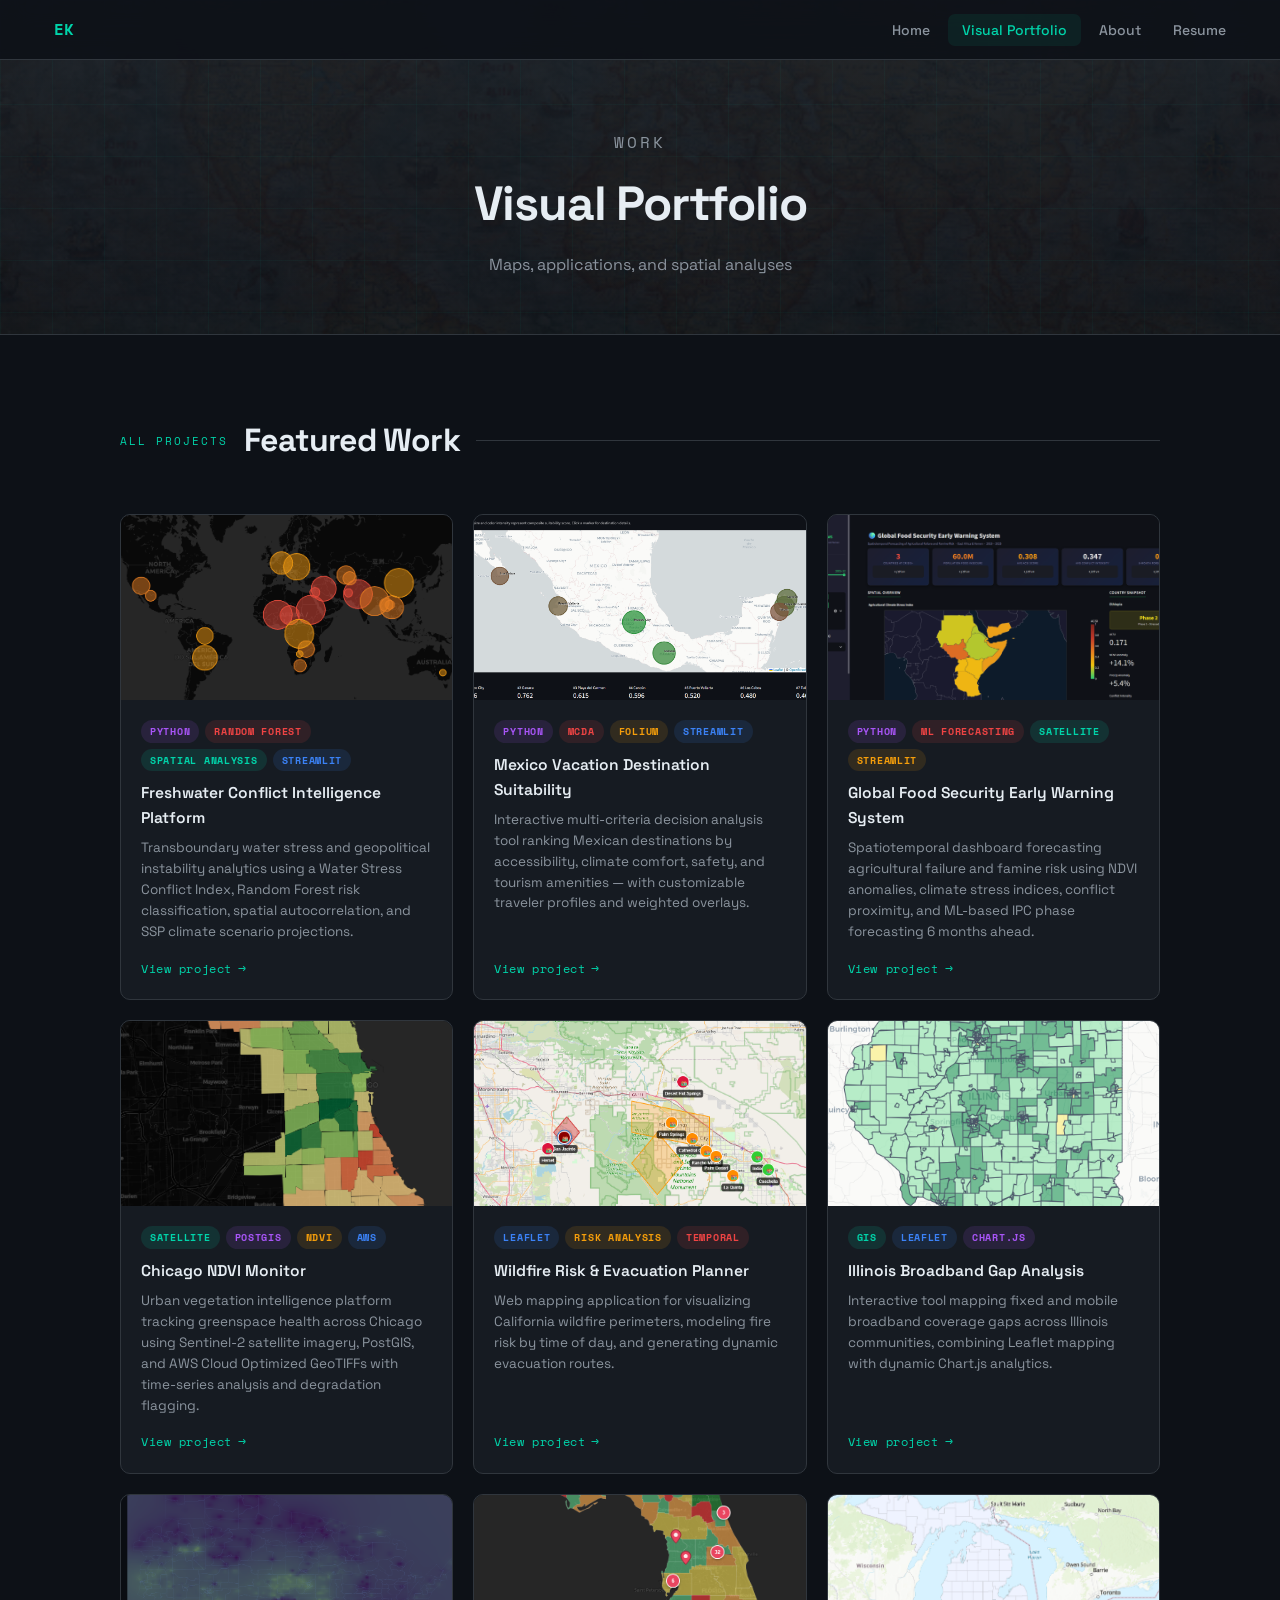
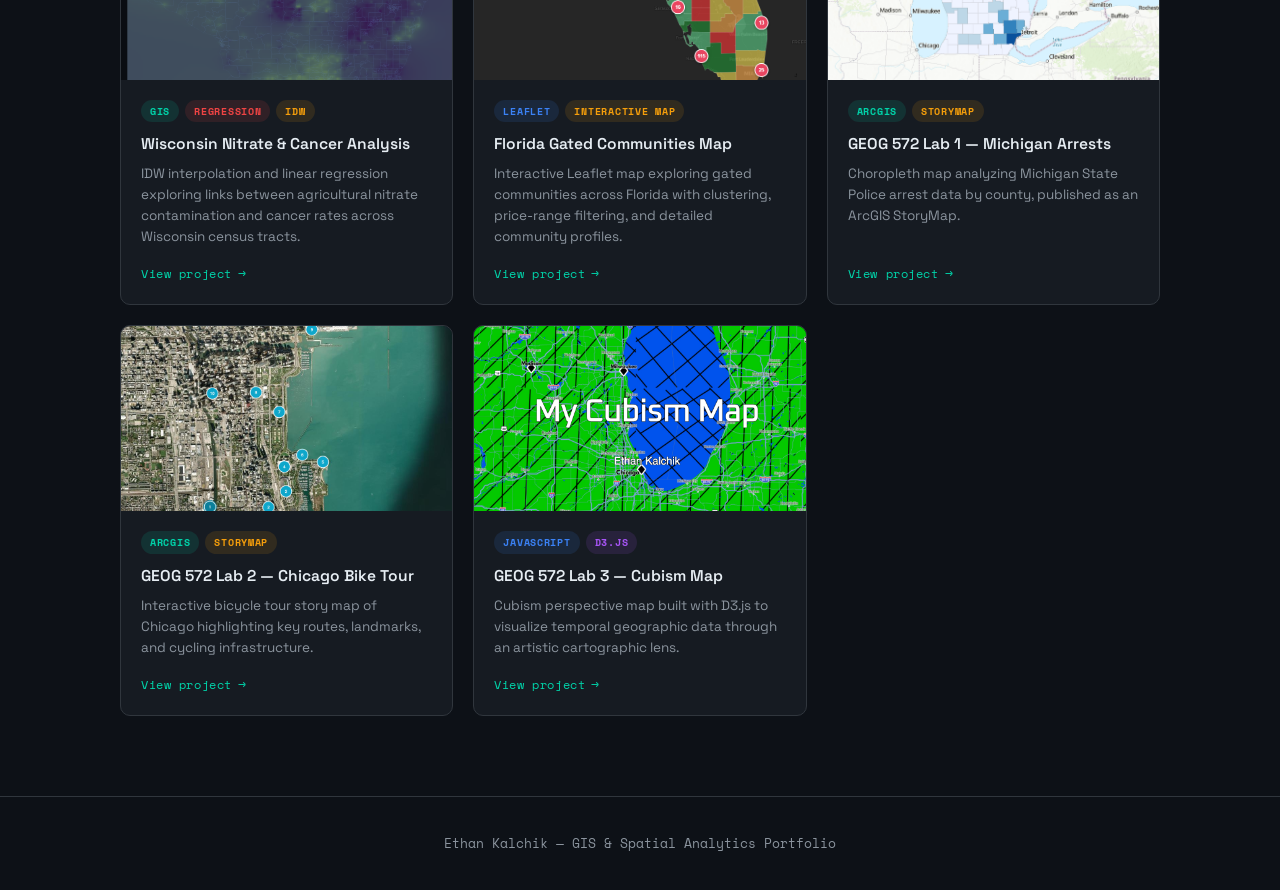
==== portfolio.html @ f9f2b920 "Portfolio site — clean history Co-Authored-By: Claude Sonnet 4.6 <noreply@anthropic.com>" ====
<!DOCTYPE html>
<html lang="en">
<head>
  <meta charset="UTF-8">
  <meta name="viewport" content="width=device-width, initial-scale=1.0">
  <title>Visual Portfolio — Ethan Kalchik</title>
  <link rel="stylesheet" href="site.css">
</head>
<body>

<!-- ── NAV ──────────────────────────────────────────────────────────────── -->
<nav>
  <a href="index.html" class="nav-logo">EK</a>
  <ul>
    <li><a href="index.html">Home</a></li>
    <li><a href="portfolio.html" class="active">Visual Portfolio</a></li>
    <li><a href="about.html">About</a></li>
    <li><a href="resume.html">Resume</a></li>
  </ul>
</nav>

<!-- ── PAGE BANNER ──────────────────────────────────────────────────────── -->
<div class="page-banner">
  <p class="page-banner-label">Work</p>
  <h1>Visual Portfolio</h1>
  <p>Maps, applications, and spatial analyses</p>
</div>

<!-- ── PROJECTS ──────────────────────────────────────────────────────────── -->
<div class="section-wrap">
  <div class="section-header">
    <span class="section-label">All Projects</span>
    <h2>Featured Work</h2>
    <div class="section-rule"></div>
  </div>

  <div class="projects-grid">

    <a href="https://freshwater-conflict-intelligence-fw7fau2c6hxb3xrcvvptqk.streamlit.app/" class="project-card" target="_blank" rel="noopener">
      <div class="project-img-wrap">
        <img src="assets/img/freshwater.png" alt="Freshwater Conflict Intelligence Platform">
      </div>
      <div class="project-body">
        <div class="tags">
          <span class="tag t-data">Python</span>
          <span class="tag t-stats">Random Forest</span>
          <span class="tag t-gis">Spatial Analysis</span>
          <span class="tag t-web">Streamlit</span>
        </div>
        <h3>Freshwater Conflict Intelligence Platform</h3>
        <p>Transboundary water stress and geopolitical instability analytics using a Water Stress Conflict Index, Random Forest risk classification, spatial autocorrelation, and SSP climate scenario projections.</p>
        <span class="card-link">View project</span>
      </div>
    </a>

    <a href="https://mexico-destination-suitability-62m22b96avwochwrezd33n.streamlit.app/" class="project-card" target="_blank" rel="noopener">
      <div class="project-img-wrap">
        <img src="assets/img/Mexico.png" alt="Mexico Vacation Destination Suitability">
      </div>
      <div class="project-body">
        <div class="tags">
          <span class="tag t-data">Python</span>
          <span class="tag t-stats">MCDA</span>
          <span class="tag t-map">Folium</span>
          <span class="tag t-web">Streamlit</span>
        </div>
        <h3>Mexico Vacation Destination Suitability</h3>
        <p>Interactive multi-criteria decision analysis tool ranking Mexican destinations by accessibility, climate comfort, safety, and tourism amenities — with customizable traveler profiles and weighted overlays.</p>
        <span class="card-link">View project</span>
      </div>
    </a>

    <a href="https://global-food-security-ews-e8vwwi9m2yvn5nd8nhd64z.streamlit.app/" class="project-card" target="_blank" rel="noopener">
      <div class="project-img-wrap">
        <img src="assets/img/global_food.png" alt="Global Food Security Early Warning System">
      </div>
      <div class="project-body">
        <div class="tags">
          <span class="tag t-data">Python</span>
          <span class="tag t-stats">ML Forecasting</span>
          <span class="tag t-gis">Satellite</span>
          <span class="tag t-map">Streamlit</span>
        </div>
        <h3>Global Food Security Early Warning System</h3>
        <p>Spatiotemporal dashboard forecasting agricultural failure and famine risk using NDVI anomalies, climate stress indices, conflict proximity, and ML-based IPC phase forecasting 6 months ahead.</p>
        <span class="card-link">View project</span>
      </div>
    </a>

    <a href="https://kalchikee.github.io/geospatial/" class="project-card" target="_blank" rel="noopener">
      <div class="project-img-wrap">
        <img src="assets/img/ChicagoNDVI.png" alt="Chicago NDVI Monitor">
      </div>
      <div class="project-body">
        <div class="tags">
          <span class="tag t-gis">Satellite</span>
          <span class="tag t-data">PostGIS</span>
          <span class="tag t-map">NDVI</span>
          <span class="tag t-web">AWS</span>
        </div>
        <h3>Chicago NDVI Monitor</h3>
        <p>Urban vegetation intelligence platform tracking greenspace health across Chicago using Sentinel-2 satellite imagery, PostGIS, and AWS Cloud Optimized GeoTIFFs with time-series analysis and degradation flagging.</p>
        <span class="card-link">View project</span>
      </div>
    </a>

    <a href="Wildfires/" class="project-card">
      <div class="project-img-wrap">
        <img src="assets/img/Wildfire.png" alt="Wildfire Risk and Evacuation Planner">
      </div>
      <div class="project-body">
        <div class="tags">
          <span class="tag t-web">Leaflet</span>
          <span class="tag t-map">Risk Analysis</span>
          <span class="tag t-stats">Temporal</span>
        </div>
        <h3>Wildfire Risk &amp; Evacuation Planner</h3>
        <p>Web mapping application for visualizing California wildfire perimeters, modeling fire risk by time of day, and generating dynamic evacuation routes.</p>
        <span class="card-link">View project</span>
      </div>
    </a>

    <a href="Geog%20778/Project/" class="project-card">
      <div class="project-img-wrap">
        <img src="assets/img/ILBroadband.png" alt="Illinois Broadband Gap Analysis">
      </div>
      <div class="project-body">
        <div class="tags">
          <span class="tag t-gis">GIS</span>
          <span class="tag t-web">Leaflet</span>
          <span class="tag t-data">Chart.js</span>
        </div>
        <h3>Illinois Broadband Gap Analysis</h3>
        <p>Interactive tool mapping fixed and mobile broadband coverage gaps across Illinois communities, combining Leaflet mapping with dynamic Chart.js analytics.</p>
        <span class="card-link">View project</span>
      </div>
    </a>

    <a href="nitrate_cancer_app.html" class="project-card">
      <div class="project-img-wrap">
        <img src="assets/img/Wisconsin-Nitrate.png" alt="Wisconsin Nitrate Cancer Analysis">
      </div>
      <div class="project-body">
        <div class="tags">
          <span class="tag t-gis">GIS</span>
          <span class="tag t-stats">Regression</span>
          <span class="tag t-map">IDW</span>
        </div>
        <h3>Wisconsin Nitrate &amp; Cancer Analysis</h3>
        <p>IDW interpolation and linear regression exploring links between agricultural nitrate contamination and cancer rates across Wisconsin census tracts.</p>
        <span class="card-link">View project</span>
      </div>
    </a>

    <a href="florida.html" class="project-card">
      <div class="project-img-wrap">
        <img src="assets/img/Florida-Gated.png" alt="Florida Gated Communities Map">
      </div>
      <div class="project-body">
        <div class="tags">
          <span class="tag t-web">Leaflet</span>
          <span class="tag t-map">Interactive Map</span>
        </div>
        <h3>Florida Gated Communities Map</h3>
        <p>Interactive Leaflet map exploring gated communities across Florida with clustering, price-range filtering, and detailed community profiles.</p>
        <span class="card-link">View project</span>
      </div>
    </a>

    <a href="https://storymaps.arcgis.com/stories/37c7733f78b8472ebd9839880ff2a818" class="project-card" target="_blank" rel="noopener">
      <div class="project-img-wrap">
        <img src="assets/img/michigan_map.jpg" alt="Michigan State Police Arrests">
      </div>
      <div class="project-body">
        <div class="tags">
          <span class="tag t-gis">ArcGIS</span>
          <span class="tag t-map">StoryMap</span>
        </div>
        <h3>GEOG 572 Lab 1 &mdash; Michigan Arrests</h3>
        <p>Choropleth map analyzing Michigan State Police arrest data by county, published as an ArcGIS StoryMap.</p>
        <span class="card-link">View project</span>
      </div>
    </a>

    <a href="https://storymaps.arcgis.com/stories/deced5009721480ba540d0e2948ab23e" class="project-card" target="_blank" rel="noopener">
      <div class="project-img-wrap">
        <img src="assets/img/bike.jpg" alt="Chicago Bicycle Tour">
      </div>
      <div class="project-body">
        <div class="tags">
          <span class="tag t-gis">ArcGIS</span>
          <span class="tag t-map">StoryMap</span>
        </div>
        <h3>GEOG 572 Lab 2 &mdash; Chicago Bike Tour</h3>
        <p>Interactive bicycle tour story map of Chicago highlighting key routes, landmarks, and cycling infrastructure.</p>
        <span class="card-link">View project</span>
      </div>
    </a>

    <a href="Lab3_ EthanKalchik/" class="project-card">
      <div class="project-img-wrap">
        <img src="assets/img/website.jpg" alt="Cubism Perspective Map">
      </div>
      <div class="project-body">
        <div class="tags">
          <span class="tag t-web">JavaScript</span>
          <span class="tag t-data">D3.js</span>
        </div>
        <h3>GEOG 572 Lab 3 &mdash; Cubism Map</h3>
        <p>Cubism perspective map built with D3.js to visualize temporal geographic data through an artistic cartographic lens.</p>
        <span class="card-link">View project</span>
      </div>
    </a>

  </div>
</div>

<!-- ── FOOTER ────────────────────────────────────────────────────────────── -->
<footer>Ethan Kalchik &mdash; GIS &amp; Spatial Analytics Portfolio</footer>

</body>
</html>
---- site.css ----
/* ═══════════════════════════════════════════════════════════════════════
   site.css — Shared styles · Ethan Kalchik Portfolio
   ═══════════════════════════════════════════════════════════════════════ */

@import url('https://fonts.googleapis.com/css2?family=Space+Grotesk:wght@300;400;500;600;700&family=Space+Mono:ital,wght@0,400;0,700;1,400&display=swap');

/* ── VARIABLES ──────────────────────────────────────────────────────────── */
:root {
  --bg:     #0d1117;
  --bg2:    #161b22;
  --bg3:    #1f2937;
  --accent: #00d4aa;
  --blue:   #3b82f6;
  --purple: #a855f7;
  --amber:  #f59e0b;
  --red:    #ef4444;
  --text:   #e6edf3;
  --text2:  #8b949e;
  --border: #30363d;
  --nav-h:  60px;
  --radius: 10px;
}

/* ── RESET ──────────────────────────────────────────────────────────────── */
*, *::before, *::after { margin: 0; padding: 0; box-sizing: border-box; }
html { scroll-behavior: smooth; }

body {
  font-family: 'Space Grotesk', sans-serif;
  background: var(--bg);
  color: var(--text);
  overflow-x: hidden;
  line-height: 1.6;
}

/* ── NAV ────────────────────────────────────────────────────────────────── */
nav {
  position: fixed;
  top: 0;
  width: 100%;
  height: var(--nav-h);
  background: rgba(13, 17, 23, 0.88);
  backdrop-filter: blur(14px);
  -webkit-backdrop-filter: blur(14px);
  border-bottom: 1px solid var(--border);
  z-index: 1000;
  display: flex;
  align-items: center;
  padding: 0 40px;
}

.nav-logo {
  font-family: 'Space Mono', monospace;
  font-size: 1em;
  font-weight: 700;
  color: var(--accent);
  text-decoration: none;
  letter-spacing: -0.02em;
  margin-right: auto;
}

nav ul { list-style: none; display: flex; gap: 4px; }

nav a {
  color: var(--text2);
  text-decoration: none;
  font-size: 0.875em;
  font-weight: 500;
  padding: 7px 14px;
  border-radius: 7px;
  transition: color 0.2s, background 0.2s;
}

nav a:hover { color: var(--text); background: var(--bg3); }
nav a.active { color: var(--accent); background: rgba(0,212,170,0.08); }

/* ── PAGE BANNER (inner pages) ──────────────────────────────────────────── */
.page-banner {
  padding: calc(var(--nav-h) + 60px) 40px 56px;
  text-align: center;
  background: linear-gradient(180deg, var(--bg2) 0%, var(--bg) 100%);
  border-bottom: 1px solid var(--border);
  position: relative;
  overflow: hidden;
}

/* Map image layer — subtle, same style as hero */
.page-banner::after {
  content: '';
  position: absolute;
  inset: 0;
  background: url('assets/img/vmap.jpg') center/cover no-repeat;
  opacity: 0.06;
  z-index: 0;
}

.page-banner::before {
  content: '';
  position: absolute;
  inset: 0;
  background-image:
    linear-gradient(rgba(0,212,170,0.035) 1px, transparent 1px),
    linear-gradient(90deg, rgba(0,212,170,0.035) 1px, transparent 1px);
  background-size: 52px 52px;
  z-index: 1;
}

/* Ensure text stays above map/grid layers */
.page-banner-label,
.page-banner h1,
.page-banner p { position: relative; z-index: 2; }

.page-banner-label {
  font-family: 'Space Mono', monospace;
  font-size: 0.7em;
  color: var(--accent);
  letter-spacing: 0.18em;
  text-transform: uppercase;
  margin-bottom: 10px;
  position: relative;
}

.page-banner h1 {
  font-size: clamp(1.9em, 4vw, 3em);
  font-weight: 700;
  letter-spacing: -0.025em;
  position: relative;
}

.page-banner p {
  color: var(--text2);
  margin-top: 10px;
  font-size: 1em;
  position: relative;
}

/* ── SECTION WRAP ───────────────────────────────────────────────────────── */
.section-wrap {
  max-width: 1120px;
  margin: 0 auto;
  padding: 80px 40px;
}

.section-header {
  display: flex;
  align-items: center;
  gap: 16px;
  margin-bottom: 48px;
}

.section-label {
  font-family: 'Space Mono', monospace;
  font-size: 0.7em;
  color: var(--accent);
  letter-spacing: 0.18em;
  text-transform: uppercase;
  white-space: nowrap;
}

.section-header h2 {
  font-size: 2em;
  font-weight: 700;
  letter-spacing: -0.025em;
  white-space: nowrap;
}

.section-rule {
  flex: 1;
  height: 1px;
  background: var(--border);
}

/* ── BUTTONS ────────────────────────────────────────────────────────────── */
.btn {
  display: inline-flex;
  align-items: center;
  gap: 8px;
  padding: 11px 26px;
  border-radius: 8px;
  font-family: 'Space Grotesk', sans-serif;
  font-size: 0.9em;
  font-weight: 600;
  cursor: pointer;
  text-decoration: none;
  transition: all 0.2s;
  border: 2px solid transparent;
}

.btn-primary   { background: var(--accent); color: #0d1117; border-color: var(--accent); }
.btn-primary:hover  { background: transparent; color: var(--accent); }

.btn-secondary { background: transparent; color: var(--text); border-color: var(--border); }
.btn-secondary:hover { border-color: var(--text2); background: var(--bg2); }

.btn-outline   { background: transparent; color: var(--accent); border-color: var(--accent); }
.btn-outline:hover  { background: var(--accent); color: #0d1117; }

/* ── PROJECT CARDS ──────────────────────────────────────────────────────── */
.projects-grid {
  display: grid;
  grid-template-columns: repeat(auto-fill, minmax(300px, 1fr));
  gap: 20px;
}

.project-card {
  background: var(--bg2);
  border: 1px solid var(--border);
  border-radius: var(--radius);
  overflow: hidden;
  text-decoration: none;
  color: inherit;
  display: flex;
  flex-direction: column;
  transition: transform 0.25s, border-color 0.25s, box-shadow 0.25s;
}

.project-card:hover {
  transform: translateY(-5px);
  border-color: var(--accent);
  box-shadow: 0 16px 48px rgba(0, 212, 170, 0.12);
}

.project-img-wrap {
  position: relative;
  overflow: hidden;
  height: 185px;
}

.project-img-wrap img {
  width: 100%;
  height: 100%;
  object-fit: cover;
  transition: transform 0.4s;
}

.project-card:hover .project-img-wrap img { transform: scale(1.04); }

.project-body {
  padding: 20px;
  flex: 1;
  display: flex;
  flex-direction: column;
}

.project-body h3 { font-size: 0.975em; font-weight: 600; margin-bottom: 7px; }
.project-body p  { font-size: 0.845em; color: var(--text2); line-height: 1.55; flex: 1; }

.card-link {
  margin-top: 16px;
  font-family: 'Space Mono', monospace;
  font-size: 0.72em;
  color: var(--accent);
  display: flex;
  align-items: center;
  gap: 6px;
  letter-spacing: 0.05em;
}

.card-link::after { content: '→'; font-size: 1.1em; }

/* ── TAGS ───────────────────────────────────────────────────────────────── */
.tags { display: flex; gap: 6px; flex-wrap: wrap; margin-bottom: 10px; }

.tag {
  font-size: 0.65em;
  font-weight: 700;
  padding: 3px 9px;
  border-radius: 20px;
  font-family: 'Space Mono', monospace;
  letter-spacing: 0.07em;
  text-transform: uppercase;
}

.t-gis   { background: rgba(0, 212, 170, 0.12); color: var(--accent); }
.t-web   { background: rgba(59, 130, 246, 0.12); color: var(--blue);   }
.t-data  { background: rgba(168, 85, 247, 0.12); color: var(--purple); }
.t-map   { background: rgba(245, 158, 11, 0.12); color: var(--amber);  }
.t-stats { background: rgba(239, 68,  68, 0.12); color: var(--red);    }

/* ── SKILLS BAND ────────────────────────────────────────────────────────── */
.skills-band {
  border-top: 1px solid var(--border);
  border-bottom: 1px solid var(--border);
  background: var(--bg2);
}

.skills-grid {
  display: grid;
  grid-template-columns: repeat(auto-fill, minmax(115px, 1fr));
  gap: 10px;
}

.skill-chip {
  background: var(--bg3);
  border: 1px solid var(--border);
  border-radius: 8px;
  padding: 11px 14px;
  text-align: center;
  font-size: 0.82em;
  font-weight: 500;
  transition: border-color 0.2s, color 0.2s;
  cursor: default;
  user-select: none;
}

.skill-chip:hover { border-color: var(--accent); color: var(--accent); }

/* ── CONTENT BLOCK (cards for about/resume) ─────────────────────────────── */
.content-block {
  background: var(--bg2);
  border: 1px solid var(--border);
  border-radius: var(--radius);
  padding: 28px;
}

.content-block h3 {
  font-size: 0.8em;
  font-family: 'Space Mono', monospace;
  text-transform: uppercase;
  letter-spacing: 0.14em;
  color: var(--accent);
  margin-bottom: 20px;
  padding-bottom: 12px;
  border-bottom: 1px solid var(--border);
}

/* ── FOOTER ─────────────────────────────────────────────────────────────── */
footer {
  border-top: 1px solid var(--border);
  padding: 36px 40px;
  text-align: center;
  color: var(--text2);
  font-size: 0.82em;
  font-family: 'Space Mono', monospace;
}

/* ── RESPONSIVE ─────────────────────────────────────────────────────────── */
@media (max-width: 768px) {
  nav { padding: 0 16px; }
  .section-wrap { padding: 56px 20px; }
  .page-banner  { padding: calc(var(--nav-h) + 36px) 20px 36px; }
}

@media (max-width: 540px) {
  nav ul { gap: 0; }
  nav a  { padding: 6px 10px; font-size: 0.8em; }
  .projects-grid { grid-template-columns: 1fr; }
  .skills-grid   { grid-template-columns: repeat(3, 1fr); }
}
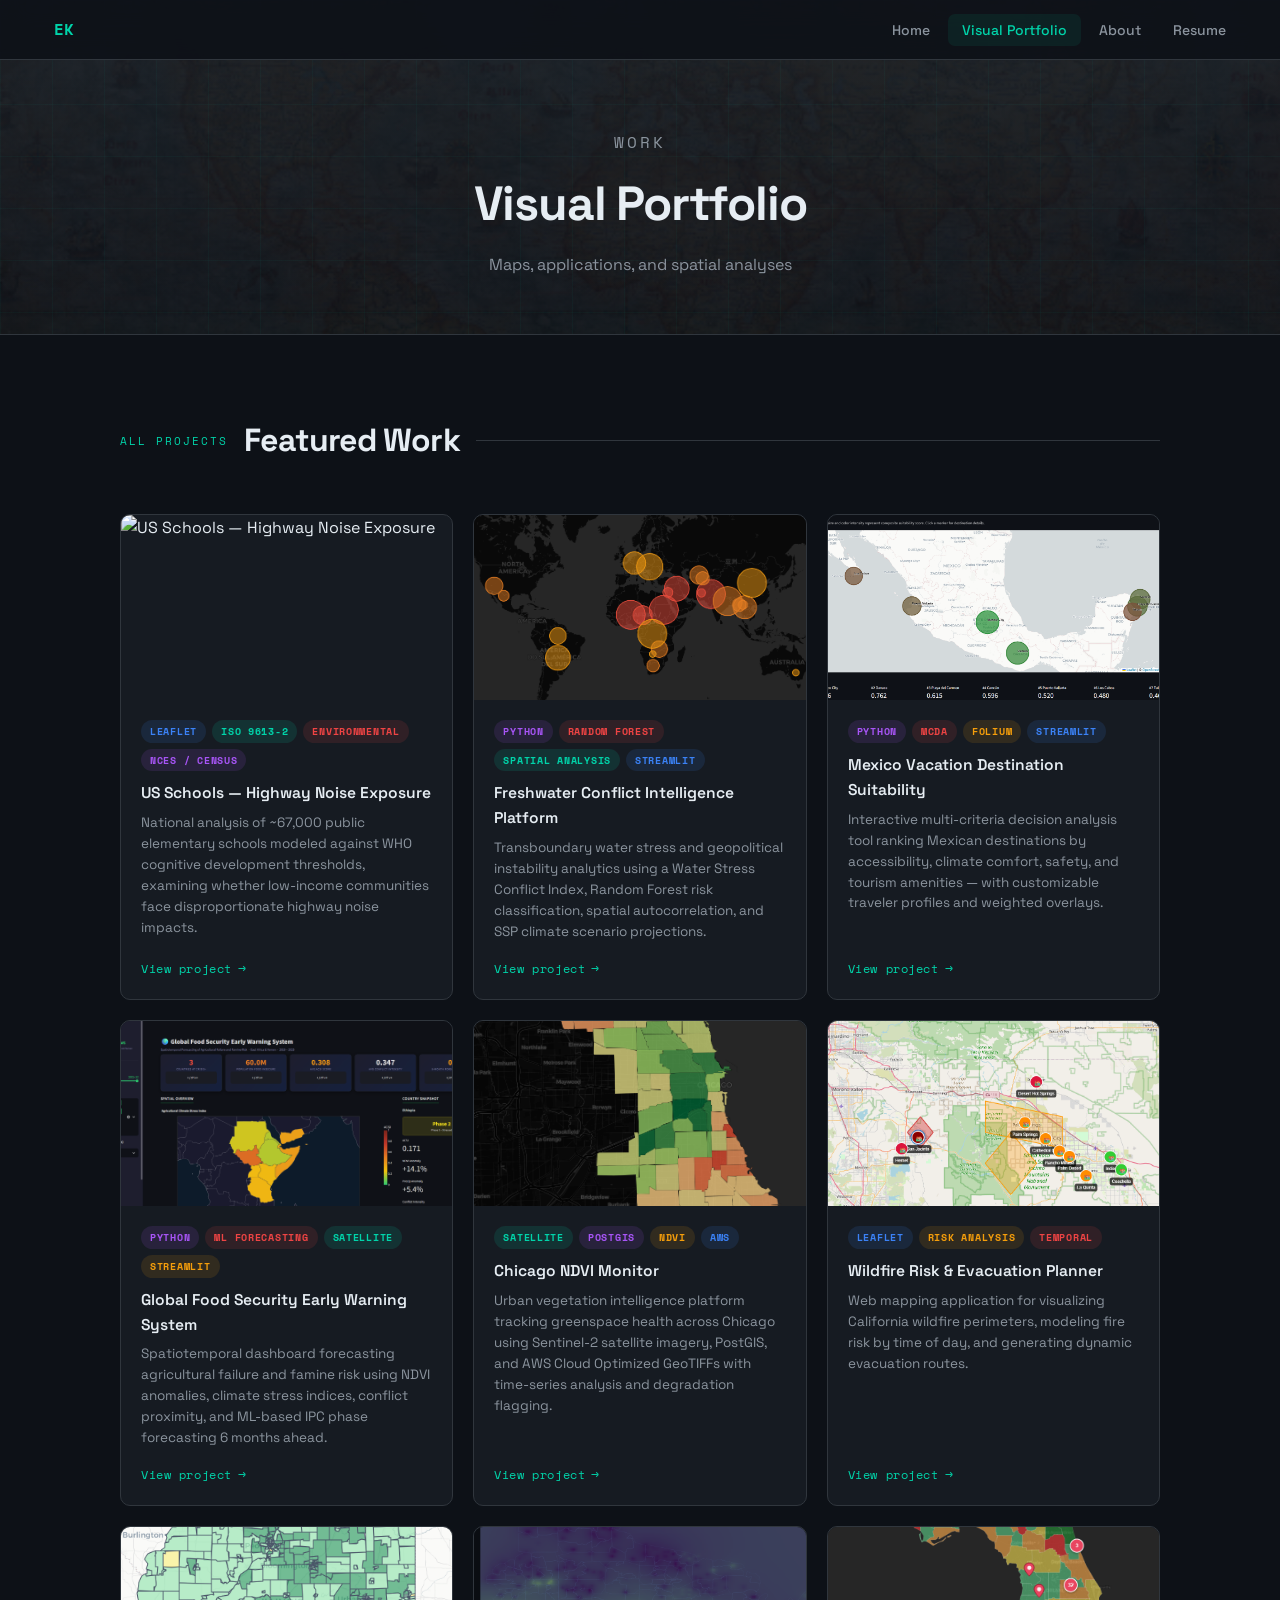
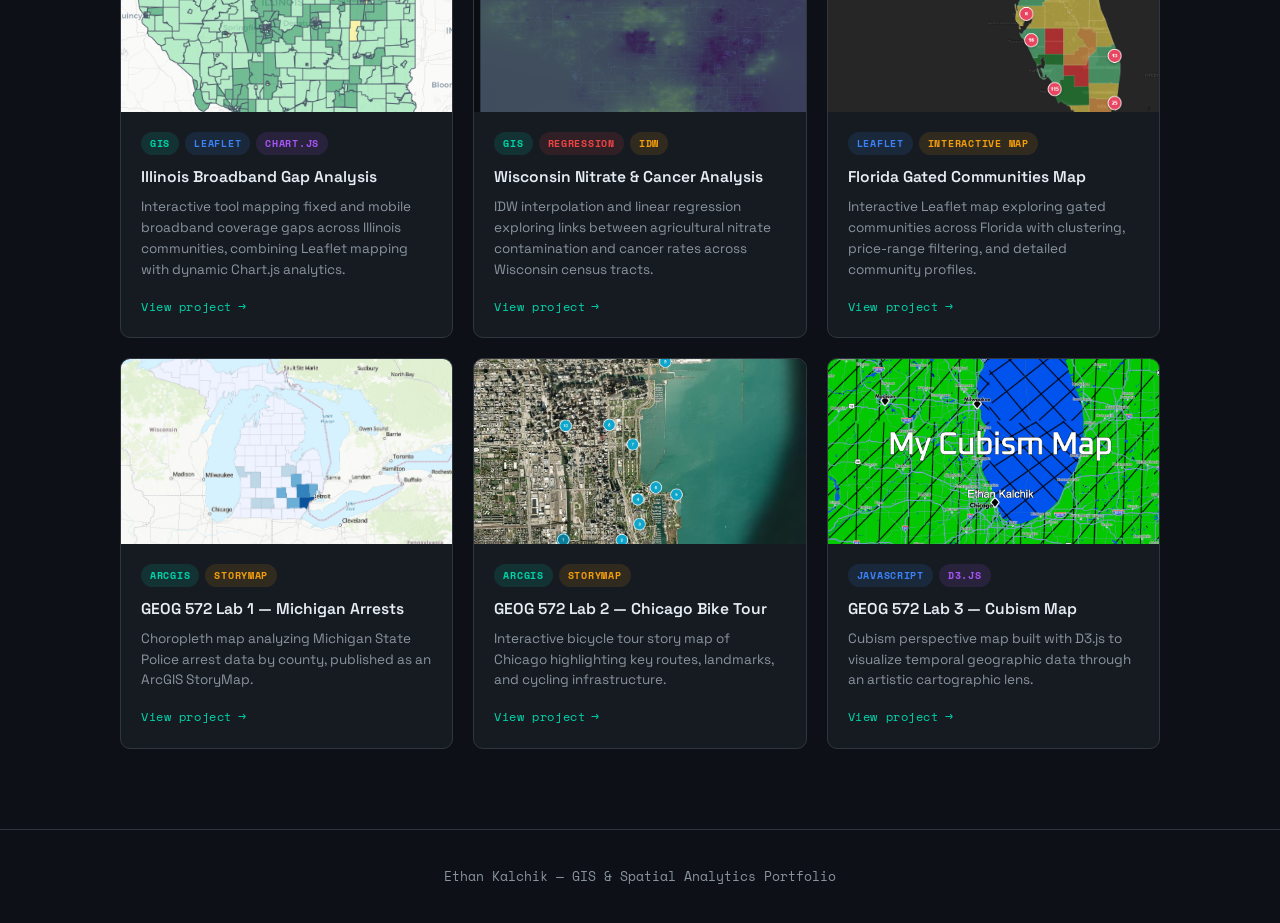
==== commit bbed25ff: "Add US Schools Highway Noise Exposure project" ====
--- a/portfolio.html
+++ b/portfolio.html
@@ -36,6 +36,23 @@
 
   <div class="projects-grid">
 
+    <a href="https://kalchikee.github.io/School-Noise/" class="project-card" target="_blank" rel="noopener">
+      <div class="project-img-wrap">
+      <img src="assets/img/SchoolsNoise.png" alt="US Schools — Highway Noise Exposure">
+      </div>
+      <div class="project-body">
+      <div class="tags">
+      <span class="tag t-web">Leaflet</span>
+      <span class="tag t-gis">ISO 9613-2</span>
+      <span class="tag t-stats">Environmental</span>
+      <span class="tag t-data">NCES / Census</span>
+      </div>
+      <h3>US Schools — Highway Noise Exposure</h3>
+      <p>National analysis of ~67,000 public elementary schools modeled against WHO cognitive development thresholds, examining whether low-income communities face disproportionate highway noise impacts.</p>
+      <span class="card-link">View project</span>
+      </div>
+    </a>
+
     <a href="https://freshwater-conflict-intelligence-fw7fau2c6hxb3xrcvvptqk.streamlit.app/" class="project-card" target="_blank" rel="noopener">
       <div class="project-img-wrap">
         <img src="assets/img/freshwater.png" alt="Freshwater Conflict Intelligence Platform">
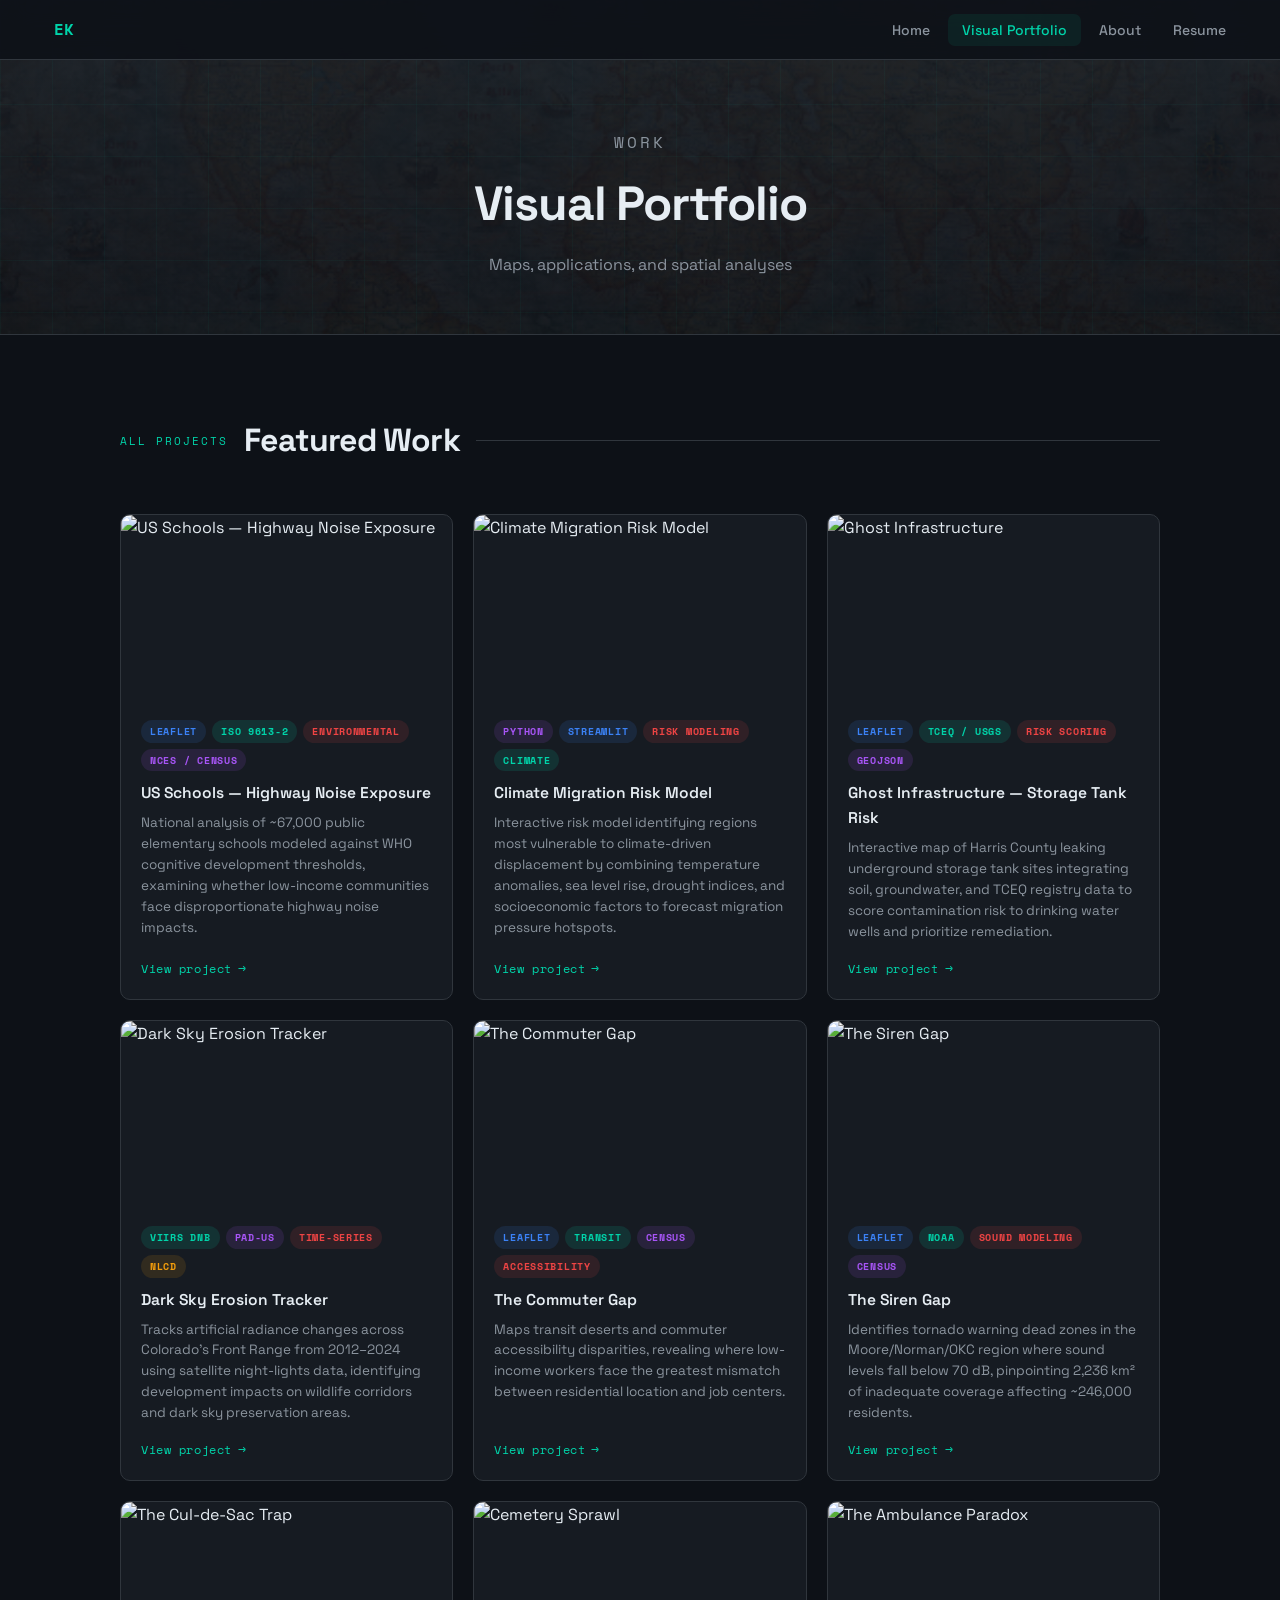
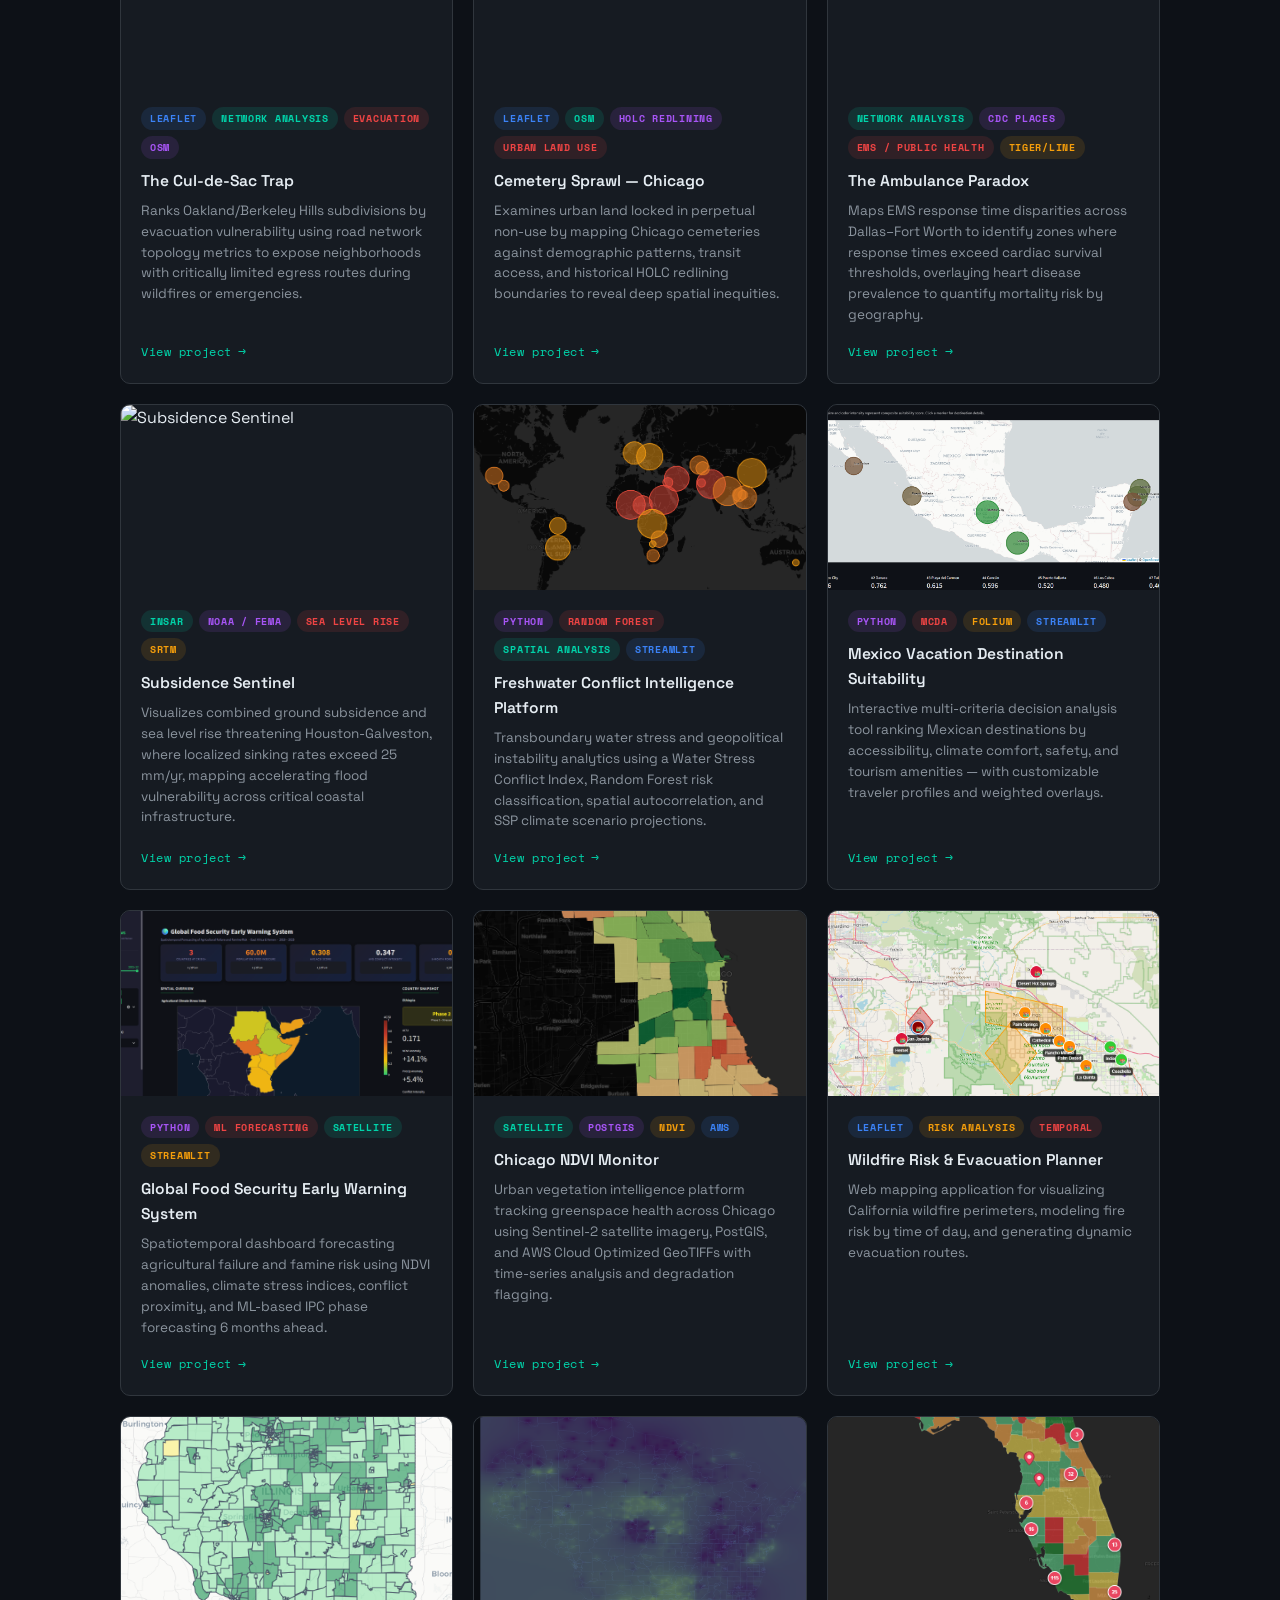
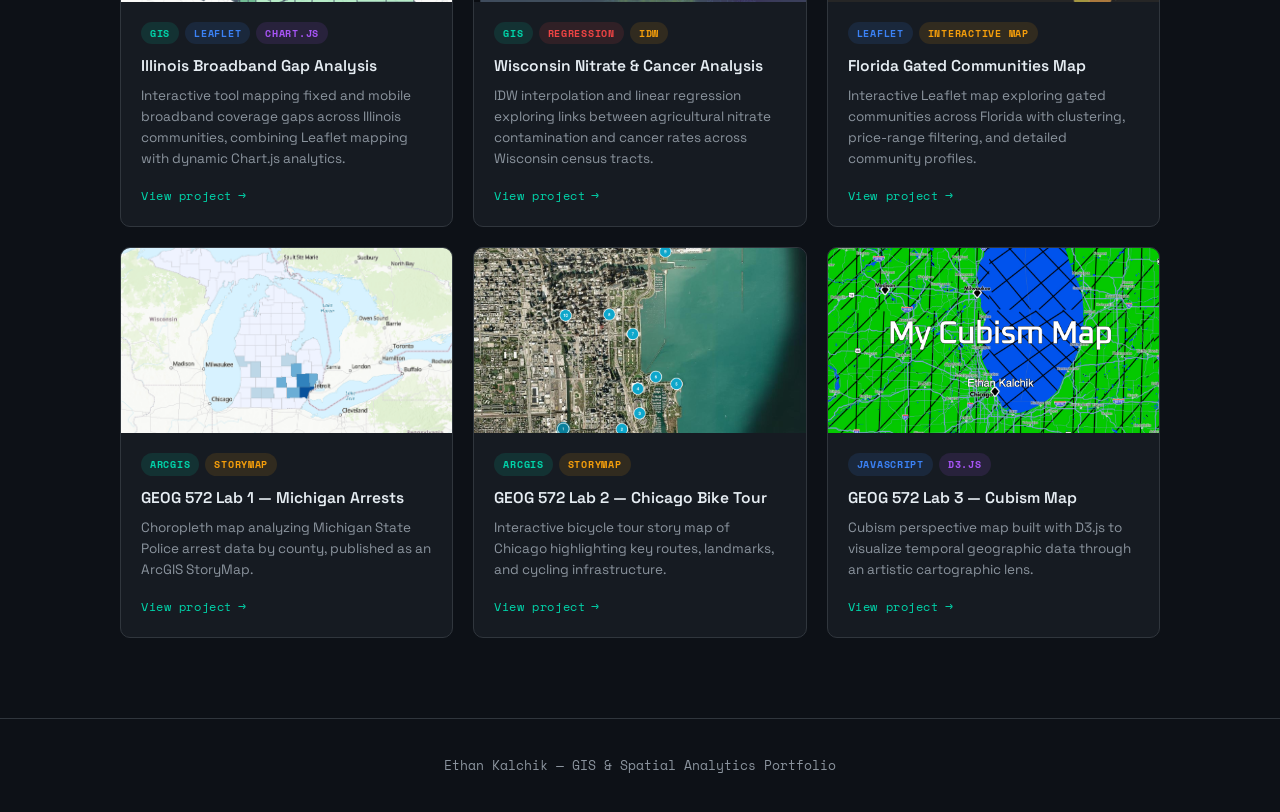
==== commit 57f709d3: "Add 9 new projects to portfolio" ====
--- a/portfolio.html
+++ b/portfolio.html
@@ -53,6 +53,159 @@
       </div>
     </a>
 
+    <a href="https://climate-migration-risk-model-2ynsivsq4f2bf5buytvqnb.streamlit.app/" class="project-card" target="_blank" rel="noopener">
+      <div class="project-img-wrap">
+      <img src="assets/img/climate-migration.png" alt="Climate Migration Risk Model">
+      </div>
+      <div class="project-body">
+      <div class="tags">
+        <span class="tag t-data">Python</span>
+        <span class="tag t-web">Streamlit</span>
+        <span class="tag t-stats">Risk Modeling</span>
+        <span class="tag t-gis">Climate</span>
+      </div>
+      <h3>Climate Migration Risk Model</h3>
+      <p>Interactive risk model identifying regions most vulnerable to climate-driven displacement by combining temperature anomalies, sea level rise, drought indices, and socioeconomic factors to forecast migration pressure hotspots.</p>
+      <span class="card-link">View project</span>
+      </div>
+    </a>
+
+    <a href="https://kalchikee.github.io/Storage-Tanks/" class="project-card" target="_blank" rel="noopener">
+      <div class="project-img-wrap">
+      <img src="assets/img/Storagetanks.png" alt="Ghost Infrastructure">
+      </div>
+      <div class="project-body">
+      <div class="tags">
+        <span class="tag t-web">Leaflet</span>
+        <span class="tag t-gis">TCEQ / USGS</span>
+        <span class="tag t-stats">Risk Scoring</span>
+        <span class="tag t-data">GeoJSON</span>
+      </div>
+      <h3>Ghost Infrastructure — Storage Tank Risk</h3>
+      <p>Interactive map of Harris County leaking underground storage tank sites integrating soil, groundwater, and TCEQ registry data to score contamination risk to drinking water wells and prioritize remediation.</p>
+      <span class="card-link">View project</span>
+      </div>
+    </a>
+
+    <a href="https://kalchikee.github.io/dark-sky-erosion-tracker/" class="project-card" target="_blank" rel="noopener">
+      <div class="project-img-wrap">
+      <img src="assets/img/DarkSkyErosion.png" alt="Dark Sky Erosion Tracker">
+      </div>
+      <div class="project-body">
+      <div class="tags">
+        <span class="tag t-gis">VIIRS DNB</span>
+        <span class="tag t-data">PAD-US</span>
+        <span class="tag t-stats">Time-Series</span>
+        <span class="tag t-map">NLCD</span>
+      </div>
+      <h3>Dark Sky Erosion Tracker</h3>
+      <p>Tracks artificial radiance changes across Colorado's Front Range from 2012–2024 using satellite night-lights data, identifying development impacts on wildlife corridors and dark sky preservation areas.</p>
+      <span class="card-link">View project</span>
+      </div>
+    </a>
+
+    <a href="https://kalchikee.github.io/commuter-gaps/" class="project-card" target="_blank" rel="noopener">
+      <div class="project-img-wrap">
+      <img src="assets/img/CommuterGap.png" alt="The Commuter Gap">
+      </div>
+      <div class="project-body">
+      <div class="tags">
+        <span class="tag t-web">Leaflet</span>
+        <span class="tag t-gis">Transit</span>
+        <span class="tag t-data">Census</span>
+        <span class="tag t-stats">Accessibility</span>
+      </div>
+      <h3>The Commuter Gap</h3>
+      <p>Maps transit deserts and commuter accessibility disparities, revealing where low-income workers face the greatest mismatch between residential location and job centers.</p>
+      <span class="card-link">View project</span>
+      </div>
+    </a>
+
+    <a href="https://kalchikee.github.io/siren-gap/" class="project-card" target="_blank" rel="noopener">
+      <div class="project-img-wrap">
+      <img src="assets/img/SirenGap.png" alt="The Siren Gap">
+      </div>
+      <div class="project-body">
+      <div class="tags">
+        <span class="tag t-web">Leaflet</span>
+        <span class="tag t-gis">NOAA</span>
+        <span class="tag t-stats">Sound Modeling</span>
+        <span class="tag t-data">Census</span>
+      </div>
+      <h3>The Siren Gap</h3>
+      <p>Identifies tornado warning dead zones in the Moore/Norman/OKC region where sound levels fall below 70 dB, pinpointing 2,236 km² of inadequate coverage affecting ~246,000 residents.</p>
+      <span class="card-link">View project</span>
+      </div>
+    </a>
+
+    <a href="https://kalchikee.github.io/cul-de-sac-trap/" class="project-card" target="_blank" rel="noopener">
+      <div class="project-img-wrap">
+      <img src="assets/img/Cul-De-Sac.png" alt="The Cul-de-Sac Trap">
+      </div>
+      <div class="project-body">
+      <div class="tags">
+        <span class="tag t-web">Leaflet</span>
+        <span class="tag t-gis">Network Analysis</span>
+        <span class="tag t-stats">Evacuation</span>
+        <span class="tag t-data">OSM</span>
+      </div>
+      <h3>The Cul-de-Sac Trap</h3>
+      <p>Ranks Oakland/Berkeley Hills subdivisions by evacuation vulnerability using road network topology metrics to expose neighborhoods with critically limited egress routes during wildfires or emergencies.</p>
+      <span class="card-link">View project</span>
+      </div>
+    </a>
+
+    <a href="https://kalchikee.github.io/cemetery-sprawl-chicago/" class="project-card" target="_blank" rel="noopener">
+      <div class="project-img-wrap">
+      <img src="assets/img/CemeterySprawl.png" alt="Cemetery Sprawl">
+      </div>
+      <div class="project-body">
+      <div class="tags">
+        <span class="tag t-web">Leaflet</span>
+        <span class="tag t-gis">OSM</span>
+        <span class="tag t-data">HOLC Redlining</span>
+        <span class="tag t-stats">Urban Land Use</span>
+      </div>
+      <h3>Cemetery Sprawl — Chicago</h3>
+      <p>Examines urban land locked in perpetual non-use by mapping Chicago cemeteries against demographic patterns, transit access, and historical HOLC redlining boundaries to reveal deep spatial inequities.</p>
+      <span class="card-link">View project</span>
+      </div>
+    </a>
+
+    <a href="https://kalchikee.github.io/ambulance-paradox/" class="project-card" target="_blank" rel="noopener">
+      <div class="project-img-wrap">
+      <img src="assets/img/AmbulanceParadox.png" alt="The Ambulance Paradox">
+      </div>
+      <div class="project-body">
+      <div class="tags">
+        <span class="tag t-gis">Network Analysis</span>
+        <span class="tag t-data">CDC PLACES</span>
+        <span class="tag t-stats">EMS / Public Health</span>
+        <span class="tag t-map">TIGER/Line</span>
+      </div>
+      <h3>The Ambulance Paradox</h3>
+      <p>Maps EMS response time disparities across Dallas–Fort Worth to identify zones where response times exceed cardiac survival thresholds, overlaying heart disease prevalence to quantify mortality risk by geography.</p>
+      <span class="card-link">View project</span>
+      </div>
+    </a>
+
+    <a href="https://kalchikee.github.io/coastal-cities-sinking/" class="project-card" target="_blank" rel="noopener">
+      <div class="project-img-wrap">
+      <img src="assets/img/Subsidence Sentinel.png" alt="Subsidence Sentinel">
+      </div>
+      <div class="project-body">
+      <div class="tags">
+        <span class="tag t-gis">InSAR</span>
+        <span class="tag t-data">NOAA / FEMA</span>
+        <span class="tag t-stats">Sea Level Rise</span>
+        <span class="tag t-map">SRTM</span>
+      </div>
+      <h3>Subsidence Sentinel</h3>
+      <p>Visualizes combined ground subsidence and sea level rise threatening Houston-Galveston, where localized sinking rates exceed 25 mm/yr, mapping accelerating flood vulnerability across critical coastal infrastructure.</p>
+      <span class="card-link">View project</span>
+      </div>
+    </a>
+
     <a href="https://freshwater-conflict-intelligence-fw7fau2c6hxb3xrcvvptqk.streamlit.app/" class="project-card" target="_blank" rel="noopener">
       <div class="project-img-wrap">
         <img src="assets/img/freshwater.png" alt="Freshwater Conflict Intelligence Platform">
